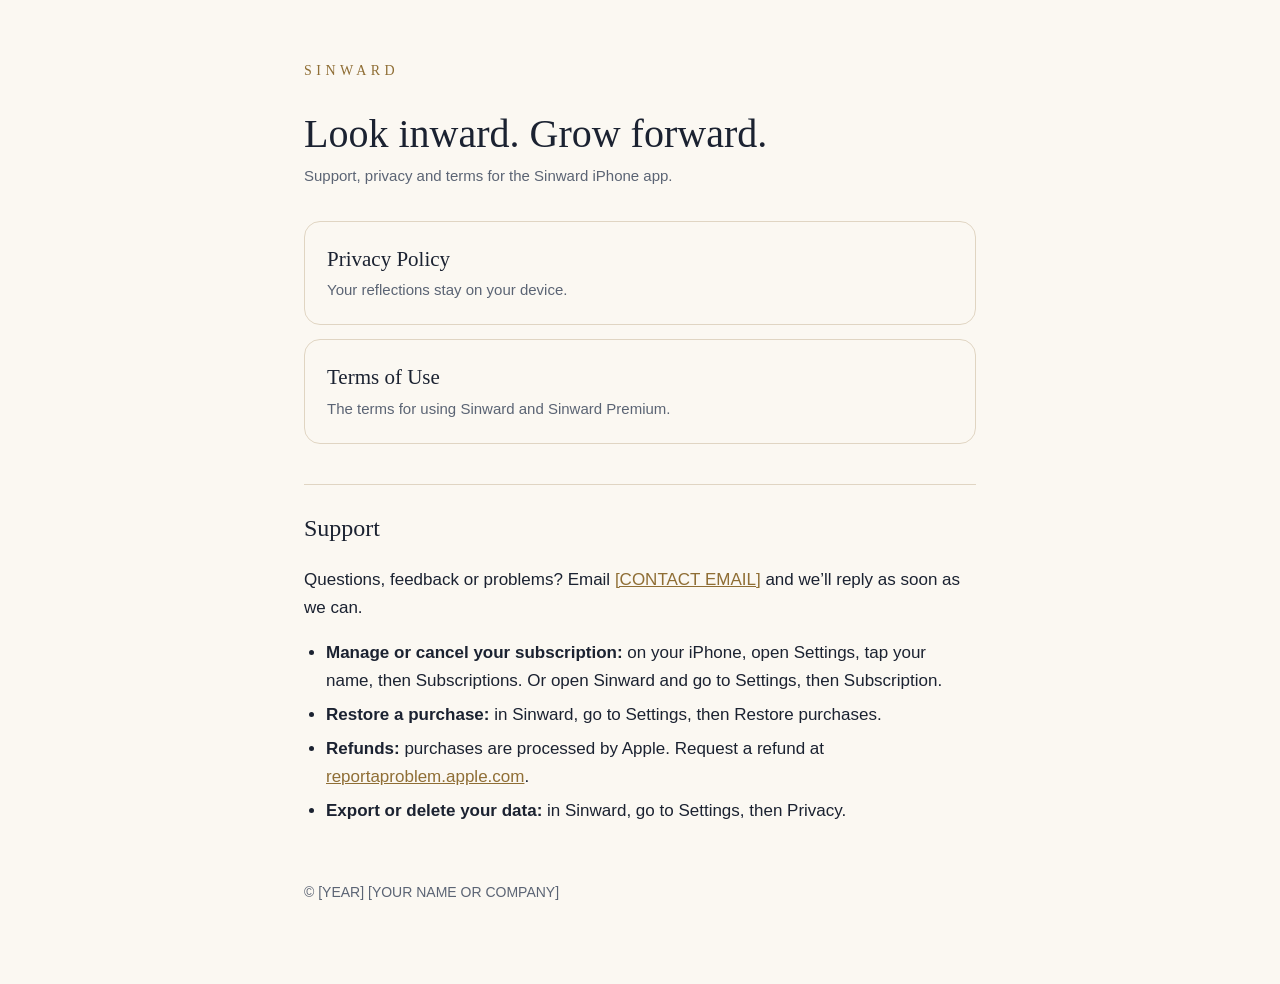
==== index.html @ db01832c "Add files via upload" ====
<!doctype html>
<html lang="en">
<head>
<meta charset="utf-8">
<meta name="viewport" content="width=device-width, initial-scale=1">
<title>Sinward: Support</title>
<meta name="description" content="Support, privacy policy and terms of use for Sinward.">
<link rel="stylesheet" href="style.css">
</head>
<body>
<main>
  <a class="mark" href="./">Sinward</a>
  <h1>Look inward. Grow forward.</h1>
  <p class="meta">Support, privacy and terms for the Sinward iPhone app.</p>

  <a class="card" href="privacy.html"><b>Privacy Policy</b><span>Your reflections stay on your device.</span></a>
  <a class="card" href="terms.html"><b>Terms of Use</b><span>The terms for using Sinward and Sinward Premium.</span></a>

  <h2>Support</h2>
  <p>Questions, feedback or problems? Email <a href="mailto:[CONTACT EMAIL]">[CONTACT EMAIL]</a> and we’ll reply as soon as we can.</p>
  <ul>
    <li><b>Manage or cancel your subscription:</b> on your iPhone, open Settings, tap your name, then Subscriptions. Or open Sinward and go to Settings, then Subscription.</li>
    <li><b>Restore a purchase:</b> in Sinward, go to Settings, then Restore purchases.</li>
    <li><b>Refunds:</b> purchases are processed by Apple. Request a refund at <a href="https://reportaproblem.apple.com">reportaproblem.apple.com</a>.</li>
    <li><b>Export or delete your data:</b> in Sinward, go to Settings, then Privacy.</li>
  </ul>

  <footer>© [YEAR] [YOUR NAME OR COMPANY]</footer>
</main>
</body>
</html>
---- style.css ----
:root { --bg:#0D1625; --text:#E9DFCF; --muted:#A8AFB9; --gold:#D9B980; --line:rgba(217,185,128,.22); color-scheme: dark; }
@media (prefers-color-scheme: light) { :root { --bg:#FBF8F2; --text:#1B2231; --muted:#5B6474; --gold:#8F6E35; --line:rgba(143,110,53,.25); color-scheme: light; } }
* { box-sizing: border-box; }
body { margin:0; background:var(--bg); color:var(--text); font: 17px/1.65 -apple-system, BlinkMacSystemFont, "Segoe UI", Roboto, Helvetica, Arial, sans-serif; -webkit-font-smoothing: antialiased; }
main { max-width: 720px; margin: 0 auto; padding: 56px 24px 80px; }
.mark { font-family: "Iowan Old Style", Palatino, Georgia, serif; letter-spacing: .32em; text-transform: uppercase; color: var(--gold); font-size: 14px; text-decoration: none; }
h1 { font-family: "Iowan Old Style", Palatino, Georgia, serif; font-weight: 500; font-size: 40px; line-height: 1.1; margin: 28px 0 8px; }
h2 { font-family: "Iowan Old Style", Palatino, Georgia, serif; font-weight: 500; font-size: 24px; margin: 40px 0 8px; padding-top: 24px; border-top: 1px solid var(--line); }
.meta { color: var(--muted); font-size: 15px; margin: 0 0 32px; }
a { color: var(--gold); }
ul { padding-left: 22px; }
li { margin: 6px 0; }
.card { display:block; padding: 20px 22px; border:1px solid var(--line); border-radius: 16px; margin: 14px 0; text-decoration:none; color: var(--text); }
.card b { font-family: "Iowan Old Style", Palatino, Georgia, serif; font-weight: 500; font-size: 21px; display:block; }
.card span { color: var(--muted); font-size: 15px; }
footer { margin-top: 56px; color: var(--muted); font-size: 14px; }
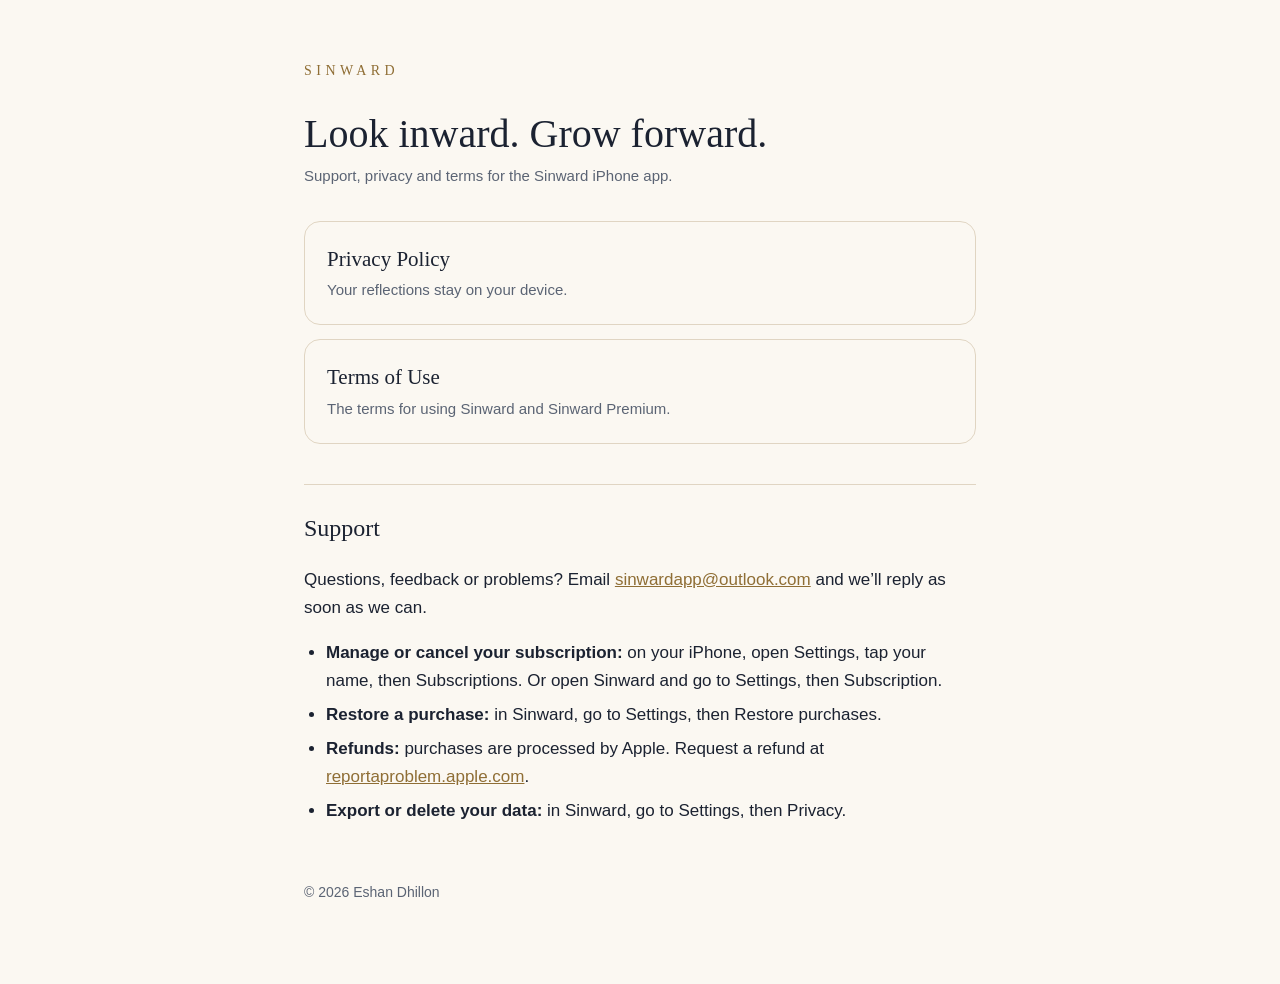
==== commit b4989aa6: "Add files via upload" ====
--- a/index.html
+++ b/index.html
@@ -17,7 +17,7 @@
   <a class="card" href="terms.html"><b>Terms of Use</b><span>The terms for using Sinward and Sinward Premium.</span></a>
 
   <h2>Support</h2>
-  <p>Questions, feedback or problems? Email <a href="mailto:[CONTACT EMAIL]">[CONTACT EMAIL]</a> and we’ll reply as soon as we can.</p>
+  <p>Questions, feedback or problems? Email <a href="mailto:sinwardapp@outlook.com">sinwardapp@outlook.com</a> and we’ll reply as soon as we can.</p>
   <ul>
     <li><b>Manage or cancel your subscription:</b> on your iPhone, open Settings, tap your name, then Subscriptions. Or open Sinward and go to Settings, then Subscription.</li>
     <li><b>Restore a purchase:</b> in Sinward, go to Settings, then Restore purchases.</li>
@@ -25,7 +25,7 @@
     <li><b>Export or delete your data:</b> in Sinward, go to Settings, then Privacy.</li>
   </ul>
 
-  <footer>© [YEAR] [YOUR NAME OR COMPANY]</footer>
+  <footer>© 2026 Eshan Dhillon</footer>
 </main>
 </body>
 </html>
